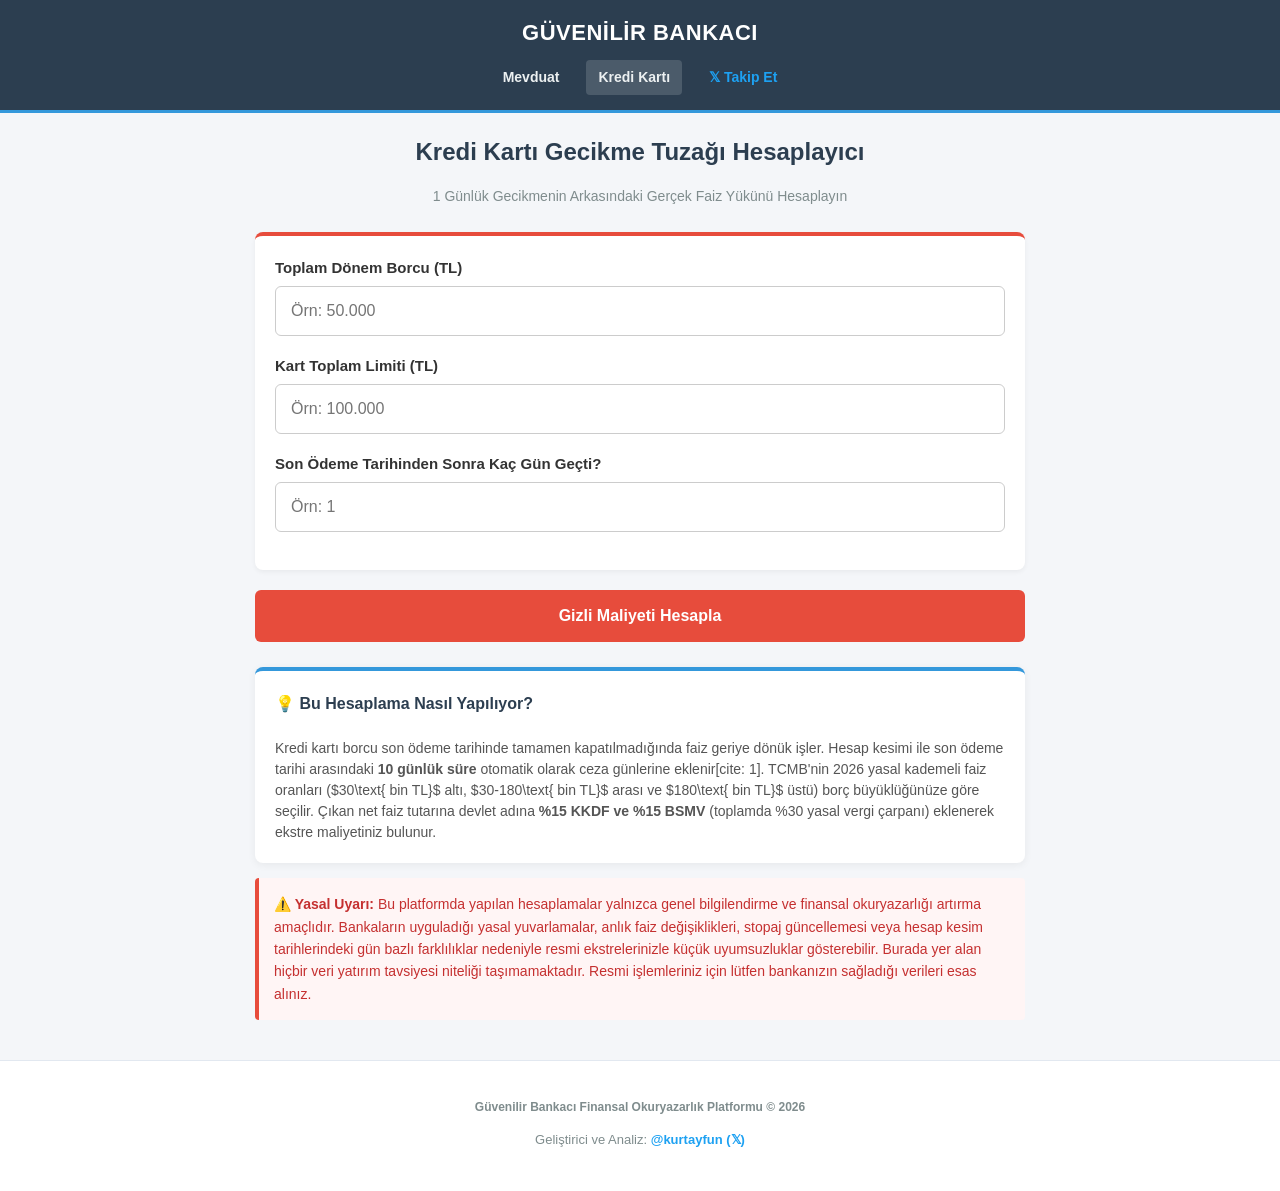
==== kredi-karti-gecikme.html @ 8367183b "Create kredi-karti-gecikme.html" ====
<!DOCTYPE html>
<html lang="tr">
<head>
    <meta charset="UTF-8">
    <meta name="viewport" content="width=device-width, initial-scale=1.0, maximum-scale=1.0, user-scalable=no">
    <title>Kredi Kartı Gecikme Tuzağı Hesaplayıcı - Güvenilir Bankacı</title>
    <link rel="stylesheet" href="style.css">
</head>
<body>

    <!-- Üst Başlık ve Sabit Menü (Tüm Sitede Standart) -->
    <nav class="navbar">
        <a href="index.html" class="navbar-brand">GÜVENİLİR BANKACI</a>
        <div class="navbar-menu">
            <a href="mevduat-hesapla.html">Mevduat</a>
            <a href="kredi-karti-gecikme.html" style="background: rgba(255, 255, 255, 0.15);">Kredi Kartı</a>
            <a href="https://x.com/kurtayfun" target="_blank" style="color: #1da1f2; font-weight: 700;">𝕏 Takip Et</a>
        </div>
    </nav>

    <div class="container">
        <h2 style="color: var(--primary-color); margin-bottom: 5px; font-size: 24px; text-align: center;">Kredi Kartı Gecikme Tuzağı Hesaplayıcı</h2>
        <p style="text-align: center; color: #7f8c8d; margin-bottom: 25px; font-size: 14px;">1 Günlük Gecikmenin Arkasındaki Gerçek Faiz Yükünü Hesaplayın</p>
        
        <!-- Giriş Formu Kutusu -->
        <div class="form-group" style="background: #fff; padding: 20px; border-radius: 8px; border-top: 4px solid var(--danger-color); box-shadow: 0 2px 5px rgba(0,0,0,0.05);">
            
            <div class="form-group">
                <label for="donemBorcu">Toplam Dönem Borcu (TL)</label>
                <input type="text" id="donemBorcu" placeholder="Örn: 50.000" oninput="formatInput(this)">
            </div>
            
            <div class="form-group" style="margin-top: 15px;">
                <label for="kartLimiti">Kart Toplam Limiti (TL)</label>
                <input type="text" id="kartLimiti" placeholder="Örn: 100.000" oninput="formatInput(this)">
            </div>

            <div class="form-group" style="margin-top: 15px;">
                <label for="gecikmeGunu">Son Ödeme Tarihinden Sonra Kaç Gün Geçti?</label>
                <input type="number" id="gecikmeGunu" placeholder="Örn: 1" min="1">
            </div>
            
        </div>

        <!-- Hesaplama Butonu -->
        <div style="margin-top: 20px;">
            <button class="btn-submit" style="background-color: var(--danger-color);" onclick="hesapla()">Gizli Maliyeti Hesapla</button>
        </div>

        <!-- Sonuç Alanı -->
        <div id="resultBox" class="result-box" style="display:none; margin-top: 25px;">
            <h3 id="resultTitle" style="margin-top: 0; color: var(--danger-color);">⚠️ Hesaplama Sonuçları</h3>
            <table>
                <tr>
                    <td>Kartınızın Asgari Ödeme Tutarı:</td>
                    <td><span id="resAsgari"></span> TL</td>
                </tr>
                <tr>
                    <td>Faiz İşletilen Toplam Gün (10 Gün + Gecikme):</td>
                    <td><span id="resGun"></span> Gün</td>
                </tr>
                <tr>
                    <td style="color: var(--danger-color); font-weight: 700;">Ekstreye Yansıyacak Gerçek Maliyet (Vergili):</td>
                    <td style="color: var(--danger-color); font-weight: 700;"><span id="resGercek"></span> TL</td>
                </tr>
                <tr>
                    <td>Zan Edilen Düz Mantık Maliyet:</td>
                    <td><span id="resZan"></span> TL</td>
                </tr>
                <tr style="background-color: #fff5f5;">
                    <td style="font-weight: 700; color: #c53030;">Gizli Fark Tuzağı (Uğranılan Zarar):</td>
                    <td style="font-weight: 700; color: #c53030;"><span id="resFark"></span> TL</td>
                </tr>
            </table>
        </div>

        <!-- STANDART BİLGİLENDİRME KUTUSU (Tüm Sitede Aynı Yapıda) -->
        <div class="result-box" style="border-top: 4px solid var(--accent-color); margin-top: 25px; background: #fff;">
            <h4 style="margin-top: 0; color: var(--primary-color); font-size: 16px;">💡 Bu Hesaplama Nasıl Yapılıyor?</h4>
            <p style="font-size: 14px; color: #555; margin-bottom: 0; line-height: 1.5;">
                Kredi kartı borcu son ödeme tarihinde tamamen kapatılmadığında faiz geriye dönük işler. Hesap kesimi ile son ödeme tarihi arasındaki <b>10 günlük süre</b> otomatik olarak ceza günlerine eklenir[cite: 1]. TCMB'nin 2026 yasal kademeli faiz oranları ($30\text{ bin TL}$ altı, $30-180\text{ bin TL}$ arası ve $180\text{ bin TL}$ üstü) borç büyüklüğünüze göre seçilir. Çıkan net faiz tutarına devlet adına <b>%15 KKDF ve %15 BSMV</b> (toplamda %30 yasal vergi çarpanı) eklenerek ekstre maliyetiniz bulunur.
            </p>
        </div>

        <!-- STANDART YASAL UYARI KUTUSU (Tüm Sitede Sabit) -->
        <div class="alert-box">
            <strong>⚠️ Yasal Uyarı:</strong> Bu platformda yapılan hesaplamalar yalnızca genel bilgilendirme ve finansal okuryazarlığı artırma amaçlıdır. Bankaların uyguladığı yasal yuvarlamalar, anlık faiz değişiklikleri, stopaj güncellemesi veya hesap kesim tarihlerindeki gün bazlı farklılıklar nedeniyle resmi ekstrelerinizle küçük uyumsuzluklar gösterebilir. Burada yer alan hiçbir veri yatırım tavsiyesi niteliği taşımamaktadır. Resmi işlemleriniz için lütfen bankanızın sağladığı verileri esas alınız.
        </div>

    </div>

    <!-- Footer Alanı (Tüm Sitede Standart) -->
    <div class="footer">
        <p style="margin-bottom: 10px;">
            <b>Güvenilir Bankacı Finansal Okuryazarlık Platformu © 2026</b>
        </p>
        <p style="margin-bottom: 15px; font-size: 13px;">
            Geliştirici ve Analiz: <a href="https://x.com/kurtayfun" target="_blank" style="color: #1da1f2; text-decoration: none; font-weight: bold;">@kurtayfun (𝕏)</a>
        </p>
    </div>

<script>
function formatInput(input) {
    let value = input.value.replace(/\D/g, "");
    if (value === "") {
        input.value = "";
        return;
    }
    input.value = new Intl.NumberFormat('tr-TR').format(parseInt(value));
}

function getRawValue(id) {
    const val = document.getElementById(id).value.replace(/\./g, "");
    return parseFloat(val);
}

function hesapla() {
    const donemBorcu = getRawValue('donemBorcu');
    const kartLimiti = getRawValue('kartLimiti');
    const gecikmeGunu = parseInt(document.getElementById('gecikmeGunu').value);

    if (isNaN(donemBorcu) || isNaN(kartLimiti) || isNaN(gecikmeGunu)) {
        alert("Lütfen tüm alanları eksiksiz doldurun.");
        return;
    }

    if (gecikmeGunu < 1) {
        alert("Gecikme gün sayısı en az 1 gün olmalıdır.");
        return;
    }

    // 1. Limit Bazlı Asgari Oran Tespiti (BDDK)
    let asgariOran = (kartLimiti < 50000) ? 0.20 : 0.40;
    let asgariTutar = donemBorcu * asgariOran;

    // 2. Kademeli Faiz Oranları Tespiti (TCMB 2026 Mevzuatı)
    let akdiOran, gecikmeOran;
    if (donemBorcu < 30000) {
        akdiOran = 3.25 / 100;
        gecikmeOran = 3.55 / 100;
    } else if (donemBorcu <= 180000) {
        akdiOran = 3.75 / 100;
        gecikmeOran = 4.05 / 100;
    } else {
        akdiOran = 4.25 / 100;
        gecikmeOran = 4.55 / 100;
    }

    // 3. Matematiksel Faiz İşletimi
    // Dönem 1: Hesap kesim ile son ödeme arası (Sabit 10 gün akdi faiz)[cite: 1]
    let faizDonem1 = donemBorcu * akdiOran * (10 / 30);

    // Dönem 2: Son ödemeden sonra geçen süre (Asgariya gecikme, kalana akdi)
    let faizGecikmeAsgari = asgariTutar * gecikmeOran * (gecikmeGunu / 30);
    let faizAkdiKalan = (donemBorcu - asgariTutar) * akdiOran * (gecikmeGunu / 30);

    // 4. Vergi Dahil Net Maliyet (%15 KKDF + %15 BSMV = %30 Çarpanı)
    let netToplamFaiz = faizDonem1 + faizGecikmeAsgari + faizAkdiKalan;
    let gercekVergiliMaliyet = netToplamFaiz * 1.30;

    // Vatandaşın Düz Mantık Zannettiği Yanılsama (Sadece gecikilen gün kadar düz gecikme faizi)
    let vatandasinZannettigi = (donemBorcu * gecikmeOran * (gecikmeGunu / 30)) * 1.30;
    let gizliFark = gercekVergiliMaliyet - vatandasinZannettigi;

    // Sonuçları Ekrana Yazdırma
    document.getElementById('resAsgari').innerText = asgariTutar.toLocaleString('tr-TR', {minimumFractionDigits: 2, maximumFractionDigits: 2});
    document.getElementById('resGun').innerText = gecikmeGunu + 10;
    document.getElementById('resGercek').innerText = gercekVergiliMaliyet.toLocaleString('tr-TR', {minimumFractionDigits: 2, maximumFractionDigits: 2});
    document.getElementById('resZan').innerText = vatandasinZannettigi.toLocaleString('tr-TR', {minimumFractionDigits: 2, maximumFractionDigits: 2});
    document.getElementById('resFark').innerText = gizliFark.toLocaleString('tr-TR', {minimumFractionDigits: 2, maximumFractionDigits: 2});

    const resultBox = document.getElementById('resultBox');
    resultBox.style.display = 'block';
    resultBox.scrollIntoView({ behavior: 'smooth' });
}
</script>
</body>
</html>
---- style.css ----
/* style.css */
:root {
    --primary-color: #2c3e50;    /* Güvenilir Bankacı Laciverti */
    --accent-color: #3498db;     /* Mevduat / Pozitif Getiri Mavisi */
    --danger-color: #e74c3c;     /* Kredi Kartı / Kredi Risk Kırmızısı */
    --bg-color: #f4f6f9;         /* Arka Plan */
    --card-bg: #ffffff;
    --text-color: #333333;
}

body {
    font-family: -apple-system, BlinkMacSystemFont, "Segoe UI", Roboto, Helvetica, Arial, sans-serif;
    background-color: var(--bg-color);
    color: var(--text-color);
    margin: 0;
    padding: 0;
    line-height: 1.6;
    -webkit-tap-highlight-color: transparent;
}

/* Mobil Uyumlu Üst Bar (Navbar) */
.navbar {
    background-color: var(--primary-color);
    padding: 15px 20px;
    display: flex;
    flex-direction: column;
    align-items: center;
    border-bottom: 3px solid var(--accent-color);
}

.navbar-brand {
    color: white;
    font-size: 22px;
    font-weight: 800;
    text-decoration: none;
    letter-spacing: 0.5px;
    margin-bottom: 10px;
}

.navbar-menu {
    display: flex;
    gap: 15px;
    flex-wrap: wrap;
    justify-content: center;
}

.navbar-menu a {
    color: #ecf0f1;
    text-decoration: none;
    font-size: 14px;
    font-weight: 600;
    padding: 6px 12px;
    border-radius: 4px;
    transition: background 0.2s;
}

.navbar-menu a:hover {
    background: rgba(255, 255, 255, 0.1);
}

/* Ana Konteyner */
.container {
    max-width: 800px;
    margin: 20px auto;
    padding: 0 15px;
    box-sizing: border-box;
}

/* Kategori Başlıkları */
.category-section {
    margin-bottom: 35px;
}

.category-title {
    font-size: 18px;
    color: var(--primary-color);
    border-left: 4px solid var(--accent-color);
    padding-left: 10px;
    margin-bottom: 15px;
    font-weight: 700;
    text-transform: uppercase;
    letter-spacing: 0.5px;
}

/* Grid Menü Düzeni */
.grid-menu {
    display: grid;
    grid-template-columns: 1fr;
    gap: 15px;
}

@media (min-width: 600px) {
    .grid-menu {
        grid-template-columns: 1fr 1fr;
    }
}

/* Mobil Uyumlu Geniş Kartlar */
.menu-card {
    background: var(--card-bg);
    border-radius: 8px;
    padding: 20px;
    box-shadow: 0 2px 8px rgba(0,0,0,0.06);
    text-decoration: none;
    color: inherit;
    border-top: 4px solid var(--accent-color);
    display: flex;
    flex-direction: column;
    justify-content: space-between;
    transition: transform 0.2s;
}

.menu-card:active {
    transform: scale(0.98); /* Mobil dokunma hissi */
}

.menu-card.risk {
    border-top-color: var(--danger-color);
}

.menu-card.pasif {
    opacity: 0.6;
    border-top-color: #95a5a6;
    pointer-events: none;
}

.menu-card h3 {
    margin: 0 0 8px 0;
    font-size: 18px;
    color: var(--primary-color);
}

.menu-card p {
    margin: 0;
    font-size: 14px;
    color: #7f8c8d;
}

/* Tek Elle Kullanım İçin Form Elemanları (Input & Button) */
.form-group {
    margin-bottom: 18px;
}

.form-group label {
    display: block;
    margin-bottom: 6px;
    font-weight: 600;
    font-size: 15px;
}

/* Mobilde klavye açıldığında rahat yazılması için input boyutu büyütüldü */
input, select {
    width: 100%;
    height: 50px; 
    padding: 0 15px;
    font-size: 16px; /* iOS zoom engellemek için min 16px */
    border: 1px solid #ccc;
    border-radius: 6px;
    box-sizing: border-box;
    background-color: #fff;
}

input:focus {
    border-color: var(--accent-color);
    outline: none;
}

/* Büyük Mobil Buton */
.btn-submit {
    width: 100%;
    height: 52px;
    background-color: var(--accent-color);
    color: white;
    border: none;
    border-radius: 6px;
    font-size: 16px;
    font-weight: 700;
    cursor: pointer;
    transition: background 0.2s;
}

.btn-submit:active {
    background-color: #2980b9;
}

/* Sonuç Tabloları ve Kutuları */
.result-box {
    background: #fff;
    padding: 20px;
    border-radius: 8px;
    margin-top: 25px;
    box-shadow: 0 2px 8px rgba(0,0,0,0.06);
}

table {
    width: 100%;
    border-collapse: collapse;
}

td {
    padding: 12px 0;
    border-bottom: 1px solid #edf2f7;
    font-size: 15px;
}

td:last-child {
    text-align: right;
    font-weight: 700;
}

/* Uyarı Kutuları */
.alert-box {
    background-color: #fff5f5;
    color: #c53030;
    padding: 15px;
    border-left: 4px solid var(--danger-color);
    border-radius: 4px;
    font-size: 14px;
    margin-top: 15px;
}

/* Footer */
.footer {
    text-align: center;
    padding: 25px 15px;
    font-size: 12px;
    color: #7f8c8d;
    background-color: #fff;
    border-top: 1px solid #e2e8f0;
    margin-top: 40px;
}
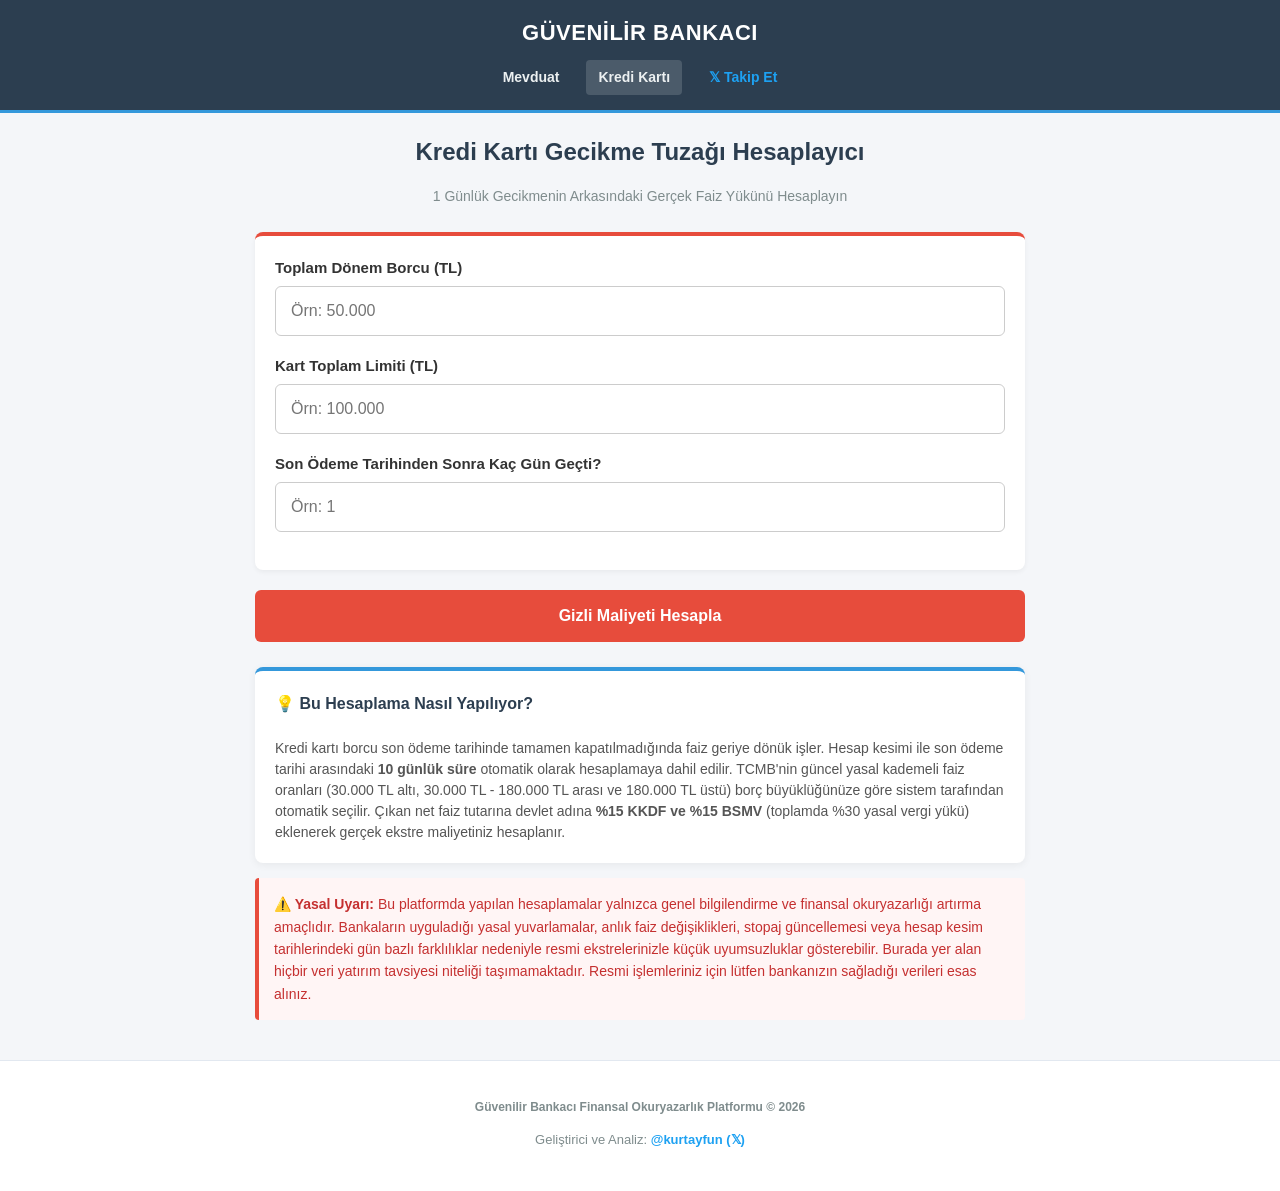
==== commit cf31b034: "Update kredi-karti-gecikme.html" ====
--- a/kredi-karti-gecikme.html
+++ b/kredi-karti-gecikme.html
@@ -74,13 +74,13 @@
             </table>
         </div>
 
-        <!-- STANDART BİLGİLENDİRME KUTUSU (Tüm Sitede Aynı Yapıda) -->
-        <div class="result-box" style="border-top: 4px solid var(--accent-color); margin-top: 25px; background: #fff;">
-            <h4 style="margin-top: 0; color: var(--primary-color); font-size: 16px;">💡 Bu Hesaplama Nasıl Yapılıyor?</h4>
-            <p style="font-size: 14px; color: #555; margin-bottom: 0; line-height: 1.5;">
-                Kredi kartı borcu son ödeme tarihinde tamamen kapatılmadığında faiz geriye dönük işler. Hesap kesimi ile son ödeme tarihi arasındaki <b>10 günlük süre</b> otomatik olarak ceza günlerine eklenir[cite: 1]. TCMB'nin 2026 yasal kademeli faiz oranları ($30\text{ bin TL}$ altı, $30-180\text{ bin TL}$ arası ve $180\text{ bin TL}$ üstü) borç büyüklüğünüze göre seçilir. Çıkan net faiz tutarına devlet adına <b>%15 KKDF ve %15 BSMV</b> (toplamda %30 yasal vergi çarpanı) eklenerek ekstre maliyetiniz bulunur.
-            </p>
-        </div>
+       <!-- STANDART BİLGİLENDİRME KUTUSU (Temizlenmiş ve Güncellenmiş Versiyon) -->
+<div class="result-box" style="border-top: 4px solid var(--accent-color); margin-top: 25px; background: #fff;">
+    <h4 style="margin-top: 0; color: var(--primary-color); font-size: 16px;">💡 Bu Hesaplama Nasıl Yapılıyor?</h4>
+    <p style="font-size: 14px; color: #555; margin-bottom: 0; line-height: 1.5;">
+        Kredi kartı borcu son ödeme tarihinde tamamen kapatılmadığında faiz geriye dönük işler. Hesap kesimi ile son ödeme tarihi arasındaki <b>10 günlük süre</b> otomatik olarak hesaplamaya dahil edilir. TCMB'nin güncel yasal kademeli faiz oranları (30.000 TL altı, 30.000 TL - 180.000 TL arası ve 180.000 TL üstü) borç büyüklüğünüze göre sistem tarafından otomatik seçilir. Çıkan net faiz tutarına devlet adına <b>%15 KKDF ve %15 BSMV</b> (toplamda %30 yasal vergi yükü) eklenerek gerçek ekstre maliyetiniz hesaplanır.
+    </p>
+</div>
 
         <!-- STANDART YASAL UYARI KUTUSU (Tüm Sitede Sabit) -->
         <div class="alert-box">
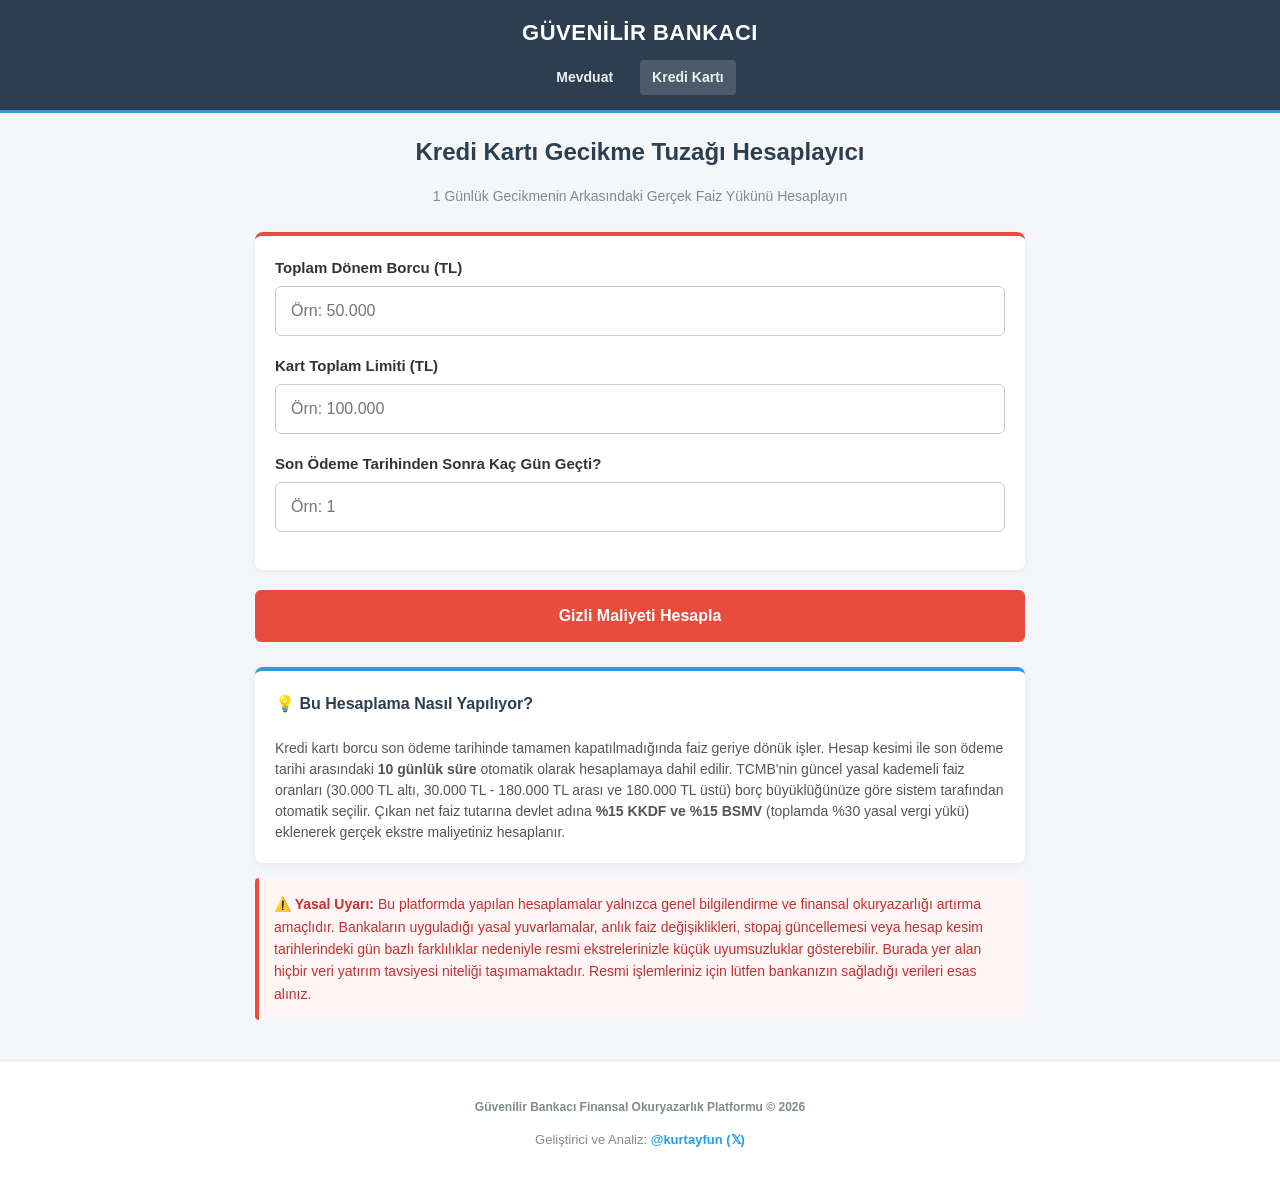
==== commit 236c0208: "Update kredi-karti-gecikme.html" ====
--- a/kredi-karti-gecikme.html
+++ b/kredi-karti-gecikme.html
@@ -14,7 +14,6 @@
         <div class="navbar-menu">
             <a href="mevduat-hesapla.html">Mevduat</a>
             <a href="kredi-karti-gecikme.html" style="background: rgba(255, 255, 255, 0.15);">Kredi Kartı</a>
-            <a href="https://x.com/kurtayfun" target="_blank" style="color: #1da1f2; font-weight: 700;">𝕏 Takip Et</a>
         </div>
     </nav>
 
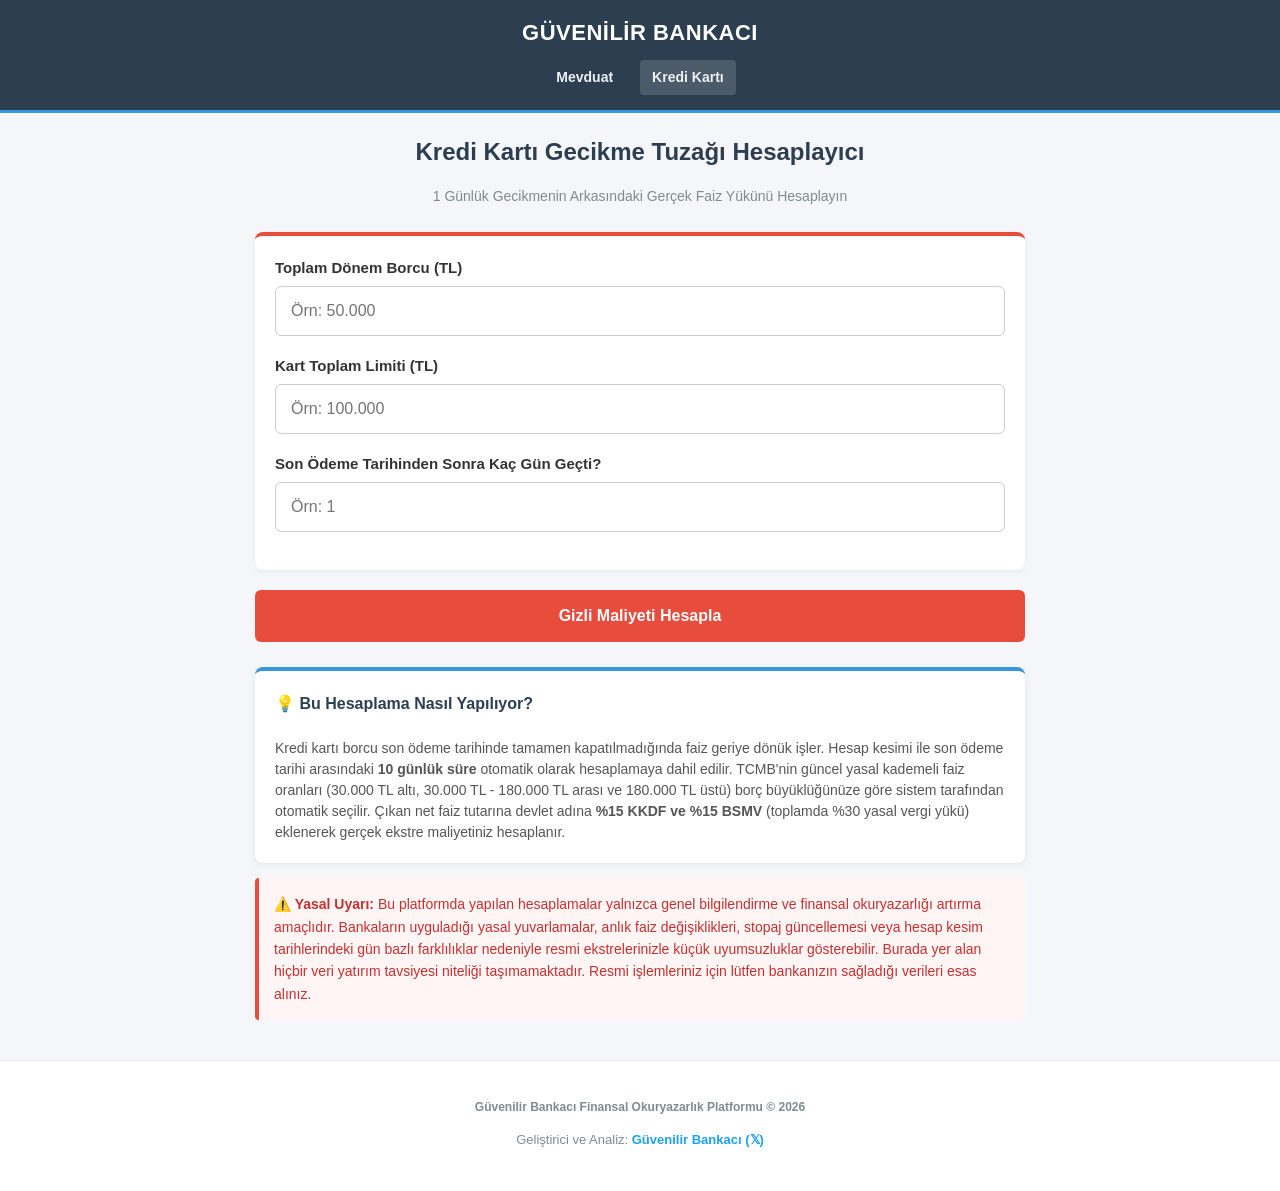
==== commit 93f36eef: "Update kredi-karti-gecikme.html" ====
--- a/kredi-karti-gecikme.html
+++ b/kredi-karti-gecikme.html
@@ -94,7 +94,7 @@
             <b>Güvenilir Bankacı Finansal Okuryazarlık Platformu © 2026</b>
         </p>
         <p style="margin-bottom: 15px; font-size: 13px;">
-            Geliştirici ve Analiz: <a href="https://x.com/kurtayfun" target="_blank" style="color: #1da1f2; text-decoration: none; font-weight: bold;">@kurtayfun (𝕏)</a>
+            Geliştirici ve Analiz: <a href="https://x.com/kurtayfun" target="_blank" style="color: #1da1f2; text-decoration: none; font-weight: bold;">Güvenilir Bankacı (𝕏)</a>
         </p>
     </div>
 
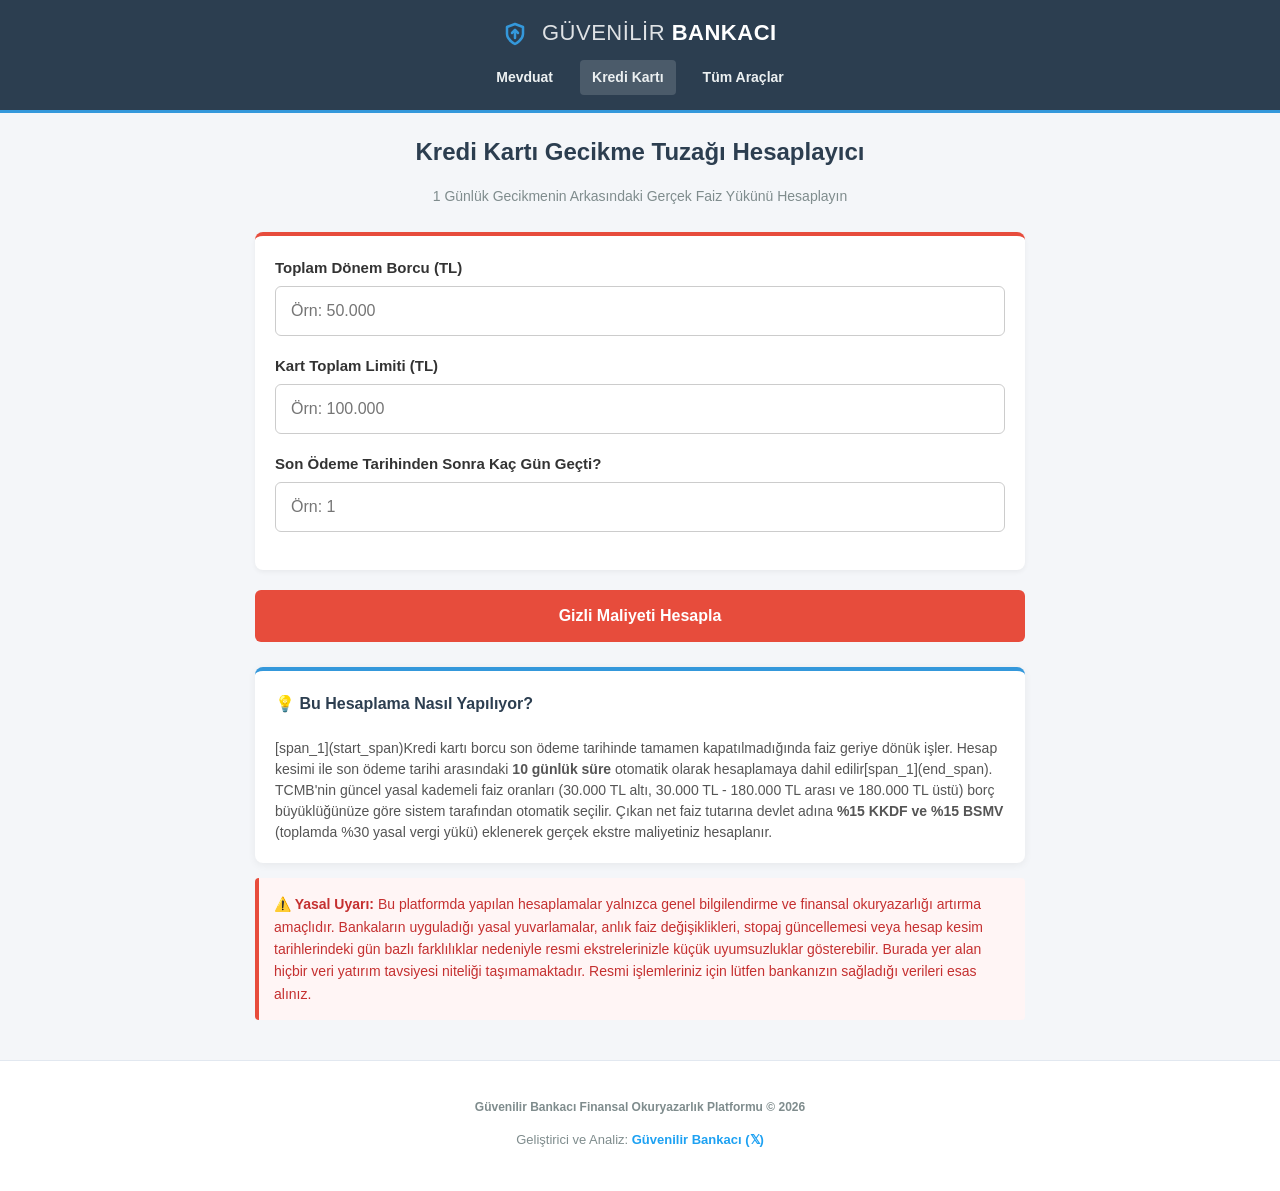
==== commit 928453d8: "Update kredi-karti-gecikme.html" ====
--- a/kredi-karti-gecikme.html
+++ b/kredi-karti-gecikme.html
@@ -8,12 +8,19 @@
 </head>
 <body>
 
-    <!-- Üst Başlık ve Sabit Menü (Tüm Sitede Standart) -->
     <nav class="navbar">
-        <a href="index.html" class="navbar-brand">GÜVENİLİR BANKACI</a>
+        <a href="index.html" class="navbar-brand">
+            <svg class="navbar-icon" width="24" height="24" viewBox="0 0 24 24" fill="none" stroke="currentColor" stroke-width="2.5" stroke-linecap="round" stroke-linejoin="round" style="margin-right: 8px; vertical-align: middle; color: #3498db;">
+                <path d="M12 22s8-4 8-10V5l-8-3-8 3v7c0 6 8 10 8 10z"/>
+                <path d="M12 8v8"/>
+                <path d="M9 11l3-3 3 3"/>
+            </svg>
+            <span style="font-weight: 300; opacity: 0.85; letter-spacing: 0.5px;">GÜVENİLİR</span><span style="font-weight: 800; letter-spacing: 0.5px;"> BANKACI</span>
+        </a>
         <div class="navbar-menu">
             <a href="mevduat-hesapla.html">Mevduat</a>
-            <a href="kredi-karti-gecikme.html" style="background: rgba(255, 255, 255, 0.15);">Kredi Kartı</a>
+            <a href="kredi-karti-gecikme.html" style="background: rgba(255, 255, 255, 0.15); font-weight: 700;">Kredi Kartı</a>
+            <a href="index.html">Tüm Araçlar</a>
         </div>
     </nav>
 
@@ -21,32 +28,29 @@
         <h2 style="color: var(--primary-color); margin-bottom: 5px; font-size: 24px; text-align: center;">Kredi Kartı Gecikme Tuzağı Hesaplayıcı</h2>
         <p style="text-align: center; color: #7f8c8d; margin-bottom: 25px; font-size: 14px;">1 Günlük Gecikmenin Arkasındaki Gerçek Faiz Yükünü Hesaplayın</p>
         
-        <!-- Giriş Formu Kutusu -->
         <div class="form-group" style="background: #fff; padding: 20px; border-radius: 8px; border-top: 4px solid var(--danger-color); box-shadow: 0 2px 5px rgba(0,0,0,0.05);">
             
             <div class="form-group">
                 <label for="donemBorcu">Toplam Dönem Borcu (TL)</label>
-                <input type="text" id="donemBorcu" placeholder="Örn: 50.000" oninput="formatInput(this)">
+                <input type="text" id="donemBorcu" inputmode="numeric" pattern="[0-9]*" placeholder="Örn: 50.000" oninput="formatInput(this)">
             </div>
             
             <div class="form-group" style="margin-top: 15px;">
                 <label for="kartLimiti">Kart Toplam Limiti (TL)</label>
-                <input type="text" id="kartLimiti" placeholder="Örn: 100.000" oninput="formatInput(this)">
+                <input type="text" id="kartLimiti" inputmode="numeric" pattern="[0-9]*" placeholder="Örn: 100.000" oninput="formatInput(this)">
             </div>
 
             <div class="form-group" style="margin-top: 15px;">
                 <label for="gecikmeGunu">Son Ödeme Tarihinden Sonra Kaç Gün Geçti?</label>
-                <input type="number" id="gecikmeGunu" placeholder="Örn: 1" min="1">
+                <input type="text" id="gecikmeGunu" inputmode="numeric" pattern="[0-9]*" placeholder="Örn: 1" oninput="validateDayInput(this)">
             </div>
             
         </div>
 
-        <!-- Hesaplama Butonu -->
         <div style="margin-top: 20px;">
             <button class="btn-submit" style="background-color: var(--danger-color);" onclick="hesapla()">Gizli Maliyeti Hesapla</button>
         </div>
 
-        <!-- Sonuç Alanı -->
         <div id="resultBox" class="result-box" style="display:none; margin-top: 25px;">
             <h3 id="resultTitle" style="margin-top: 0; color: var(--danger-color);">⚠️ Hesaplama Sonuçları</h3>
             <table>
@@ -73,22 +77,19 @@
             </table>
         </div>
 
-       <!-- STANDART BİLGİLENDİRME KUTUSU (Temizlenmiş ve Güncellenmiş Versiyon) -->
-<div class="result-box" style="border-top: 4px solid var(--accent-color); margin-top: 25px; background: #fff;">
-    <h4 style="margin-top: 0; color: var(--primary-color); font-size: 16px;">💡 Bu Hesaplama Nasıl Yapılıyor?</h4>
-    <p style="font-size: 14px; color: #555; margin-bottom: 0; line-height: 1.5;">
-        Kredi kartı borcu son ödeme tarihinde tamamen kapatılmadığında faiz geriye dönük işler. Hesap kesimi ile son ödeme tarihi arasındaki <b>10 günlük süre</b> otomatik olarak hesaplamaya dahil edilir. TCMB'nin güncel yasal kademeli faiz oranları (30.000 TL altı, 30.000 TL - 180.000 TL arası ve 180.000 TL üstü) borç büyüklüğünüze göre sistem tarafından otomatik seçilir. Çıkan net faiz tutarına devlet adına <b>%15 KKDF ve %15 BSMV</b> (toplamda %30 yasal vergi yükü) eklenerek gerçek ekstre maliyetiniz hesaplanır.
-    </p>
-</div>
+        <div class="result-box" style="border-top: 4px solid var(--accent-color); margin-top: 25px; background: #fff;">
+            <h4 style="margin-top: 0; color: var(--primary-color); font-size: 16px;">💡 Bu Hesaplama Nasıl Yapılıyor?</h4>
+            <p style="font-size: 14px; color: #555; margin-bottom: 0; line-height: 1.5;">
+                [span_1](start_span)Kredi kartı borcu son ödeme tarihinde tamamen kapatılmadığında faiz geriye dönük işler. Hesap kesimi ile son ödeme tarihi arasındaki <b>10 günlük süre</b> otomatik olarak hesaplamaya dahil edilir[span_1](end_span). TCMB'nin güncel yasal kademeli faiz oranları (30.000 TL altı, 30.000 TL - 180.000 TL arası ve 180.000 TL üstü) borç büyüklüğünüze göre sistem tarafından otomatik seçilir. Çıkan net faiz tutarına devlet adına <b>%15 KKDF ve %15 BSMV</b> (toplamda %30 yasal vergi yükü) eklenerek gerçek ekstre maliyetiniz hesaplanır.
+            </p>
+        </div>
 
-        <!-- STANDART YASAL UYARI KUTUSU (Tüm Sitede Sabit) -->
         <div class="alert-box">
             <strong>⚠️ Yasal Uyarı:</strong> Bu platformda yapılan hesaplamalar yalnızca genel bilgilendirme ve finansal okuryazarlığı artırma amaçlıdır. Bankaların uyguladığı yasal yuvarlamalar, anlık faiz değişiklikleri, stopaj güncellemesi veya hesap kesim tarihlerindeki gün bazlı farklılıklar nedeniyle resmi ekstrelerinizle küçük uyumsuzluklar gösterebilir. Burada yer alan hiçbir veri yatırım tavsiyesi niteliği taşımamaktadır. Resmi işlemleriniz için lütfen bankanızın sağladığı verileri esas alınız.
         </div>
 
     </div>
 
-    <!-- Footer Alanı (Tüm Sitede Standart) -->
     <div class="footer">
         <p style="margin-bottom: 10px;">
             <b>Güvenilir Bankacı Finansal Okuryazarlık Platformu © 2026</b>
@@ -100,12 +101,18 @@
 
 <script>
 function formatInput(input) {
+    // Sadece rakamları tut, harfleri anında temizle
     let value = input.value.replace(/\D/g, "");
     if (value === "") {
         input.value = "";
         return;
     }
     input.value = new Intl.NumberFormat('tr-TR').format(parseInt(value));
+}
+
+function validateDayInput(input) {
+    // Gün girişi için sadece rakamları kabul et, harfleri temizle
+    input.value = input.value.replace(/\D/g, "");
 }
 
 function getRawValue(id) {
@@ -132,7 +139,7 @@
     let asgariOran = (kartLimiti < 50000) ? 0.20 : 0.40;
     let asgariTutar = donemBorcu * asgariOran;
 
-    // 2. Kademeli Faiz Oranları Tespiti (TCMB 2026 Mevzuatı)
+    // 2. Kademeli Faiz Oranları Tespiti (TCMB Mevzuatı)
     let akdiOran, gecikmeOran;
     if (donemBorcu < 30000) {
         akdiOran = 3.25 / 100;
@@ -146,7 +153,7 @@
     }
 
     // 3. Matematiksel Faiz İşletimi
-    // Dönem 1: Hesap kesim ile son ödeme arası (Sabit 10 gün akdi faiz)[cite: 1]
+    [span_2](start_span)// Dönem 1: Hesap kesim ile son ödeme arası (Sabit 10 gün akdi faiz)[span_2](end_span)
     let faizDonem1 = donemBorcu * akdiOran * (10 / 30);
 
     // Dönem 2: Son ödemeden sonra geçen süre (Asgariya gecikme, kalana akdi)
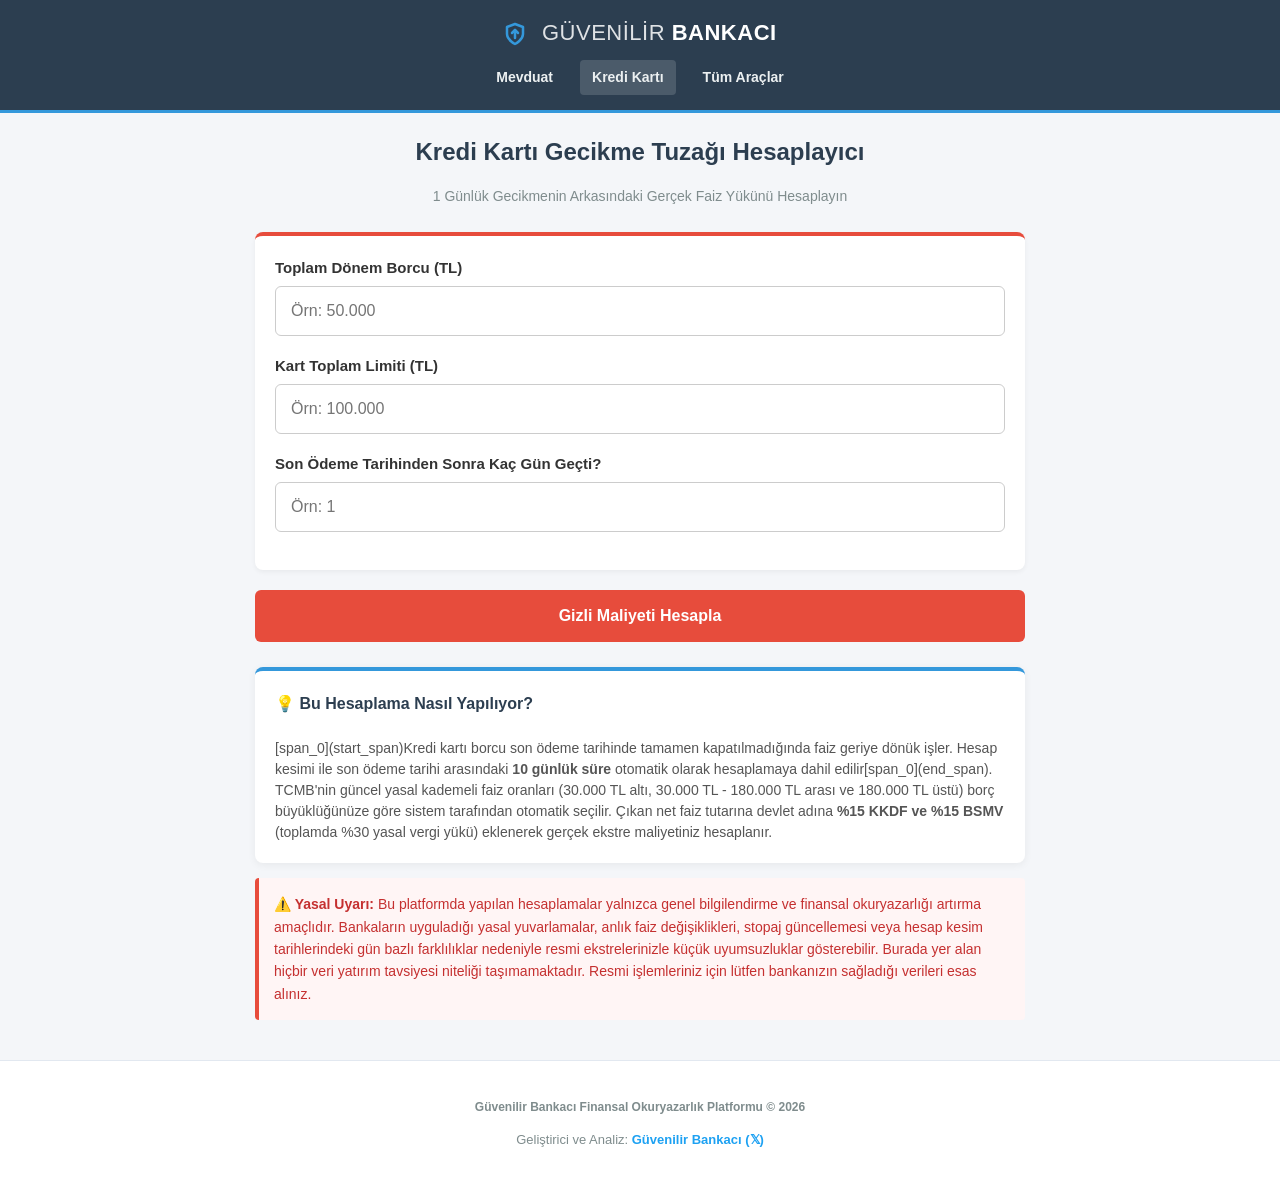
==== commit 16857131: "Update kredi-karti-gecikme.html" ====
--- a/kredi-karti-gecikme.html
+++ b/kredi-karti-gecikme.html
@@ -28,7 +28,7 @@
         <h2 style="color: var(--primary-color); margin-bottom: 5px; font-size: 24px; text-align: center;">Kredi Kartı Gecikme Tuzağı Hesaplayıcı</h2>
         <p style="text-align: center; color: #7f8c8d; margin-bottom: 25px; font-size: 14px;">1 Günlük Gecikmenin Arkasındaki Gerçek Faiz Yükünü Hesaplayın</p>
         
-        <div class="form-group" style="background: #fff; padding: 20px; border-radius: 8px; border-top: 4px solid var(--danger-color); box-shadow: 0 2px 5px rgba(0,0,0,0.05);">
+        <div class="form-panel" style="background: #fff; padding: 20px; border-radius: 8px; border-top: 4px solid var(--danger-color); box-shadow: 0 2px 5px rgba(0,0,0,0.05);">
             
             <div class="form-group">
                 <label for="donemBorcu">Toplam Dönem Borcu (TL)</label>
@@ -80,7 +80,7 @@
         <div class="result-box" style="border-top: 4px solid var(--accent-color); margin-top: 25px; background: #fff;">
             <h4 style="margin-top: 0; color: var(--primary-color); font-size: 16px;">💡 Bu Hesaplama Nasıl Yapılıyor?</h4>
             <p style="font-size: 14px; color: #555; margin-bottom: 0; line-height: 1.5;">
-                [span_1](start_span)Kredi kartı borcu son ödeme tarihinde tamamen kapatılmadığında faiz geriye dönük işler. Hesap kesimi ile son ödeme tarihi arasındaki <b>10 günlük süre</b> otomatik olarak hesaplamaya dahil edilir[span_1](end_span). TCMB'nin güncel yasal kademeli faiz oranları (30.000 TL altı, 30.000 TL - 180.000 TL arası ve 180.000 TL üstü) borç büyüklüğünüze göre sistem tarafından otomatik seçilir. Çıkan net faiz tutarına devlet adına <b>%15 KKDF ve %15 BSMV</b> (toplamda %30 yasal vergi yükü) eklenerek gerçek ekstre maliyetiniz hesaplanır.
+                [span_0](start_span)Kredi kartı borcu son ödeme tarihinde tamamen kapatılmadığında faiz geriye dönük işler. Hesap kesimi ile son ödeme tarihi arasındaki <b>10 günlük süre</b> otomatik olarak hesaplamaya dahil edilir[span_0](end_span). TCMB'nin güncel yasal kademeli faiz oranları (30.000 TL altı, 30.000 TL - 180.000 TL arası ve 180.000 TL üstü) borç büyüklüğünüze göre sistem tarafından otomatik seçilir. Çıkan net faiz tutarına devlet adına <b>%15 KKDF ve %15 BSMV</b> (toplamda %30 yasal vergi yükü) eklenerek gerçek ekstre maliyetiniz hesaplanır.
             </p>
         </div>
 
@@ -101,7 +101,6 @@
 
 <script>
 function formatInput(input) {
-    // Sadece rakamları tut, harfleri anında temizle
     let value = input.value.replace(/\D/g, "");
     if (value === "") {
         input.value = "";
@@ -111,35 +110,33 @@
 }
 
 function validateDayInput(input) {
-    // Gün girişi için sadece rakamları kabul et, harfleri temizle
     input.value = input.value.replace(/\D/g, "");
 }
 
 function getRawValue(id) {
-    const val = document.getElementById(id).value.replace(/\./g, "");
-    return parseFloat(val);
+    const element = document.getElementById(id);
+    if (!element || !element.value) return 0;
+    const val = element.value.replace(/\./g, "");
+    return parseFloat(val) || 0;
 }
 
 function hesapla() {
     const donemBorcu = getRawValue('donemBorcu');
     const kartLimiti = getRawValue('kartLimiti');
-    const gecikmeGunu = parseInt(document.getElementById('gecikmeGunu').value);
+    
+    const gecikmeGunuElement = document.getElementById('gecikmeGunu');
+    const gecikmeGunu = gecikmeGunuElement ? parseInt(gecikmeGunuElement.value) : 0;
 
-    if (isNaN(donemBorcu) || isNaN(kartLimiti) || isNaN(gecikmeGunu)) {
-        alert("Lütfen tüm alanları eksiksiz doldurun.");
+    if (!donemBorcu || !kartLimiti || isNaN(gecikmeGunu) || gecikmeGunu < 1) {
+        alert("Lütfen tüm alanları geçerli değerlerle doldurun.");
         return;
     }
 
-    if (gecikmeGunu < 1) {
-        alert("Gecikme gün sayısı en az 1 gün olmalıdır.");
-        return;
-    }
-
-    // 1. Limit Bazlı Asgari Oran Tespiti (BDDK)
+    // 1. Limit Bazlı Asgari Oran Tespiti
     let asgariOran = (kartLimiti < 50000) ? 0.20 : 0.40;
     let asgariTutar = donemBorcu * asgariOran;
 
-    // 2. Kademeli Faiz Oranları Tespiti (TCMB Mevzuatı)
+    // 2. Kademeli Faiz Oranları Tespiti
     let akdiOran, gecikmeOran;
     if (donemBorcu < 30000) {
         akdiOran = 3.25 / 100;
@@ -153,18 +150,14 @@
     }
 
     // 3. Matematiksel Faiz İşletimi
-    [span_2](start_span)// Dönem 1: Hesap kesim ile son ödeme arası (Sabit 10 gün akdi faiz)[span_2](end_span)
     let faizDonem1 = donemBorcu * akdiOran * (10 / 30);
-
-    // Dönem 2: Son ödemeden sonra geçen süre (Asgariya gecikme, kalana akdi)
     let faizGecikmeAsgari = asgariTutar * gecikmeOran * (gecikmeGunu / 30);
     let faizAkdiKalan = (donemBorcu - asgariTutar) * akdiOran * (gecikmeGunu / 30);
 
-    // 4. Vergi Dahil Net Maliyet (%15 KKDF + %15 BSMV = %30 Çarpanı)
+    // 4. Vergi Dahil Net Maliyet
     let netToplamFaiz = faizDonem1 + faizGecikmeAsgari + faizAkdiKalan;
     let gercekVergiliMaliyet = netToplamFaiz * 1.30;
 
-    // Vatandaşın Düz Mantık Zannettiği Yanılsama (Sadece gecikilen gün kadar düz gecikme faizi)
     let vatandasinZannettigi = (donemBorcu * gecikmeOran * (gecikmeGunu / 30)) * 1.30;
     let gizliFark = gercekVergiliMaliyet - vatandasinZannettigi;
 
--- a/style.css
+++ b/style.css
@@ -1,3 +1,6 @@
+
+
+
 /* style.css */
 :root {
     --primary-color: #2c3e50;    /* Güvenilir Bankacı Laciverti */
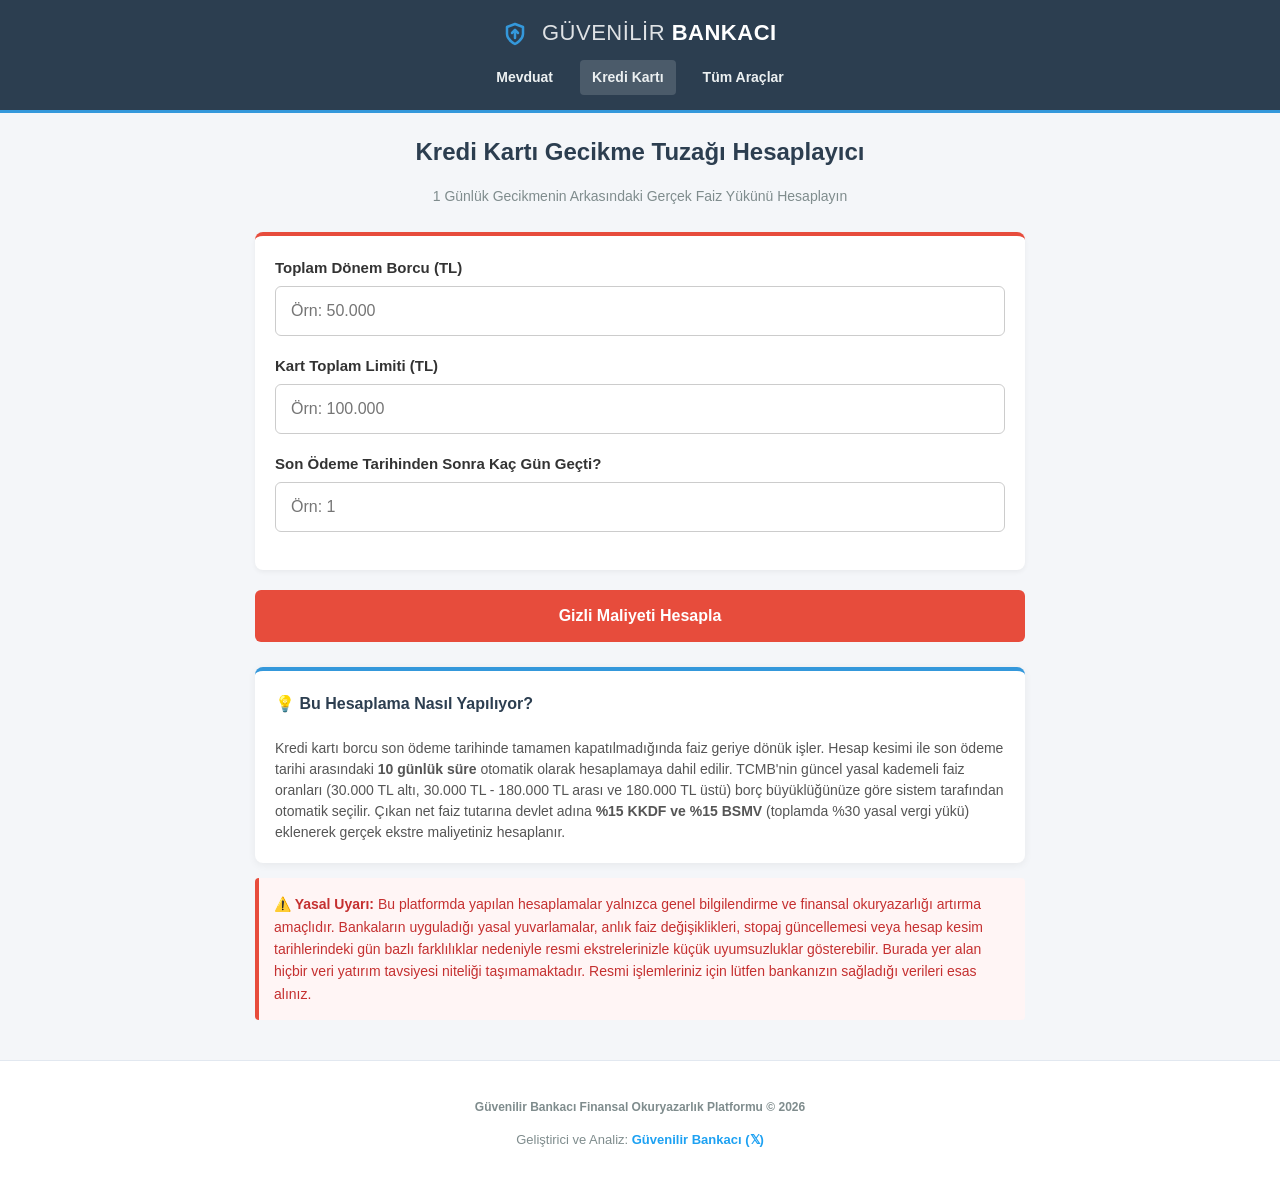
==== commit 4b60fdea: "Update kredi-karti-gecikme.html" ====
--- a/kredi-karti-gecikme.html
+++ b/kredi-karti-gecikme.html
@@ -52,27 +52,43 @@
         </div>
 
         <div id="resultBox" class="result-box" style="display:none; margin-top: 25px;">
-            <h3 id="resultTitle" style="margin-top: 0; color: var(--danger-color);">⚠️ Hesaplama Sonuçları</h3>
+            <h3 id="resultTitle" style="margin-top: 0; color: var(--danger-color);">⚠️ Kalem Kalem Faiz Dağılımı</h3>
             <table>
+                <tr>
+                    <td>Uygulanan Akdi Faiz Oranı (Aylık):</td>
+                    <td>% <span id="resAkdiOran"></span></td>
+                </tr>
+                <tr>
+                    <td>Uygulanan Gecikme Faiz Oranı (Aylık):</td>
+                    <td>% <span id="resGecikmeOran"></span></td>
+                </tr>
                 <tr>
                     <td>Kartınızın Asgari Ödeme Tutarı:</td>
                     <td><span id="resAsgari"></span> TL</td>
                 </tr>
                 <tr>
-                    <td>Faiz İşletilen Toplam Gün (10 Gün + Gecikme):</td>
+                    <td>Faiz İşletilen Toplam Süre:</td>
                     <td><span id="resGun"></span> Gün</td>
                 </tr>
                 <tr>
-                    <td style="color: var(--danger-color); font-weight: 700;">Ekstreye Yansıyacak Gerçek Maliyet (Vergili):</td>
-                    <td style="color: var(--danger-color); font-weight: 700;"><span id="resGercek"></span> TL</td>
+                    <td>Net Akdi Faiz Tutarı:</td>
+                    <td><span id="resNetAkdi"></span> TL</td>
                 </tr>
                 <tr>
-                    <td>Zan Edilen Düz Mantık Maliyet:</td>
-                    <td><span id="resZan"></span> TL</td>
+                    <td>Net Gecikme Faiz Tutarı (Asgari Borç İçin):</td>
+                    <td><span id="resNetGecikme"></span> TL</td>
                 </tr>
-                <tr style="background-color: #fff5f5;">
-                    <td style="font-weight: 700; color: #c53030;">Gizli Fark Tuzağı (Uğranılan Zarar):</td>
-                    <td style="font-weight: 700; color: #c53030;"><span id="resFark"></span> TL</td>
+                <tr>
+                    <td>Devlete Ödenecek Vergi (%15 KKDF):</td>
+                    <td><span id="resKkdf"></span> TL</td>
+                </tr>
+                <tr>
+                    <td>Devlete Ödenecek Vergi (%15 BSMV):</td>
+                    <td><span id="resBsmv"></span> TL</td>
+                </tr>
+                <tr style="background-color: #fff5f5; font-size: 16px;">
+                    <td style="font-weight: 700; color: #c53030;">Ekstreye Yansıyacak Toplam Maliyet:</td>
+                    <td style="font-weight: 700; color: #c53030;"><span id="resGercek"></span> TL</td>
                 </tr>
             </table>
         </div>
@@ -80,7 +96,7 @@
         <div class="result-box" style="border-top: 4px solid var(--accent-color); margin-top: 25px; background: #fff;">
             <h4 style="margin-top: 0; color: var(--primary-color); font-size: 16px;">💡 Bu Hesaplama Nasıl Yapılıyor?</h4>
             <p style="font-size: 14px; color: #555; margin-bottom: 0; line-height: 1.5;">
-                [span_0](start_span)Kredi kartı borcu son ödeme tarihinde tamamen kapatılmadığında faiz geriye dönük işler. Hesap kesimi ile son ödeme tarihi arasındaki <b>10 günlük süre</b> otomatik olarak hesaplamaya dahil edilir[span_0](end_span). TCMB'nin güncel yasal kademeli faiz oranları (30.000 TL altı, 30.000 TL - 180.000 TL arası ve 180.000 TL üstü) borç büyüklüğünüze göre sistem tarafından otomatik seçilir. Çıkan net faiz tutarına devlet adına <b>%15 KKDF ve %15 BSMV</b> (toplamda %30 yasal vergi yükü) eklenerek gerçek ekstre maliyetiniz hesaplanır.
+                Kredi kartı borcu son ödeme tarihinde tamamen kapatılmadığında faiz geriye dönük işler. Hesap kesimi ile son ödeme tarihi arasındaki <b>10 günlük süre</b> otomatik olarak hesaplamaya dahil edilir. TCMB'nin güncel yasal kademeli faiz oranları (30.000 TL altı, 30.000 TL - 180.000 TL arası ve 180.000 TL üstü) borç büyüklüğünüze göre sistem tarafından otomatik seçilir. Çıkan net faiz tutarına devlet adına <b>%15 KKDF ve %15 BSMV</b> (toplamda %30 yasal vergi yükü) eklenerek gerçek ekstre maliyetiniz hesaplanır.
             </p>
         </div>
 
@@ -106,72 +122,5 @@
         input.value = "";
         return;
     }
-    input.value = new Intl.NumberFormat('tr-TR').format(parseInt(value));
-}
-
-function validateDayInput(input) {
-    input.value = input.value.replace(/\D/g, "");
-}
-
-function getRawValue(id) {
-    const element = document.getElementById(id);
-    if (!element || !element.value) return 0;
-    const val = element.value.replace(/\./g, "");
-    return parseFloat(val) || 0;
-}
-
-function hesapla() {
-    const donemBorcu = getRawValue('donemBorcu');
-    const kartLimiti = getRawValue('kartLimiti');
-    
-    const gecikmeGunuElement = document.getElementById('gecikmeGunu');
-    const gecikmeGunu = gecikmeGunuElement ? parseInt(gecikmeGunuElement.value) : 0;
-
-    if (!donemBorcu || !kartLimiti || isNaN(gecikmeGunu) || gecikmeGunu < 1) {
-        alert("Lütfen tüm alanları geçerli değerlerle doldurun.");
-        return;
-    }
-
-    // 1. Limit Bazlı Asgari Oran Tespiti
-    let asgariOran = (kartLimiti < 50000) ? 0.20 : 0.40;
-    let asgariTutar = donemBorcu * asgariOran;
-
-    // 2. Kademeli Faiz Oranları Tespiti
-    let akdiOran, gecikmeOran;
-    if (donemBorcu < 30000) {
-        akdiOran = 3.25 / 100;
-        gecikmeOran = 3.55 / 100;
-    } else if (donemBorcu <= 180000) {
-        akdiOran = 3.75 / 100;
-        gecikmeOran = 4.05 / 100;
-    } else {
-        akdiOran = 4.25 / 100;
-        gecikmeOran = 4.55 / 100;
-    }
-
-    // 3. Matematiksel Faiz İşletimi
-    let faizDonem1 = donemBorcu * akdiOran * (10 / 30);
-    let faizGecikmeAsgari = asgariTutar * gecikmeOran * (gecikmeGunu / 30);
-    let faizAkdiKalan = (donemBorcu - asgariTutar) * akdiOran * (gecikmeGunu / 30);
-
-    // 4. Vergi Dahil Net Maliyet
-    let netToplamFaiz = faizDonem1 + faizGecikmeAsgari + faizAkdiKalan;
-    let gercekVergiliMaliyet = netToplamFaiz * 1.30;
-
-    let vatandasinZannettigi = (donemBorcu * gecikmeOran * (gecikmeGunu / 30)) * 1.30;
-    let gizliFark = gercekVergiliMaliyet - vatandasinZannettigi;
-
-    // Sonuçları Ekrana Yazdırma
-    document.getElementById('resAsgari').innerText = asgariTutar.toLocaleString('tr-TR', {minimumFractionDigits: 2, maximumFractionDigits: 2});
-    document.getElementById('resGun').innerText = gecikmeGunu + 10;
-    document.getElementById('resGercek').innerText = gercekVergiliMaliyet.toLocaleString('tr-TR', {minimumFractionDigits: 2, maximumFractionDigits: 2});
-    document.getElementById('resZan').innerText = vatandasinZannettigi.toLocaleString('tr-TR', {minimumFractionDigits: 2, maximumFractionDigits: 2});
-    document.getElementById('resFark').innerText = gizliFark.toLocaleString('tr-TR', {minimumFractionDigits: 2, maximumFractionDigits: 2});
-
-    const resultBox = document.getElementById('resultBox');
-    resultBox.style.display = 'block';
-    resultBox.scrollIntoView({ behavior: 'smooth' });
-}
-</script>
-</body>
-</html>
+    input.value = new Intl.
+        
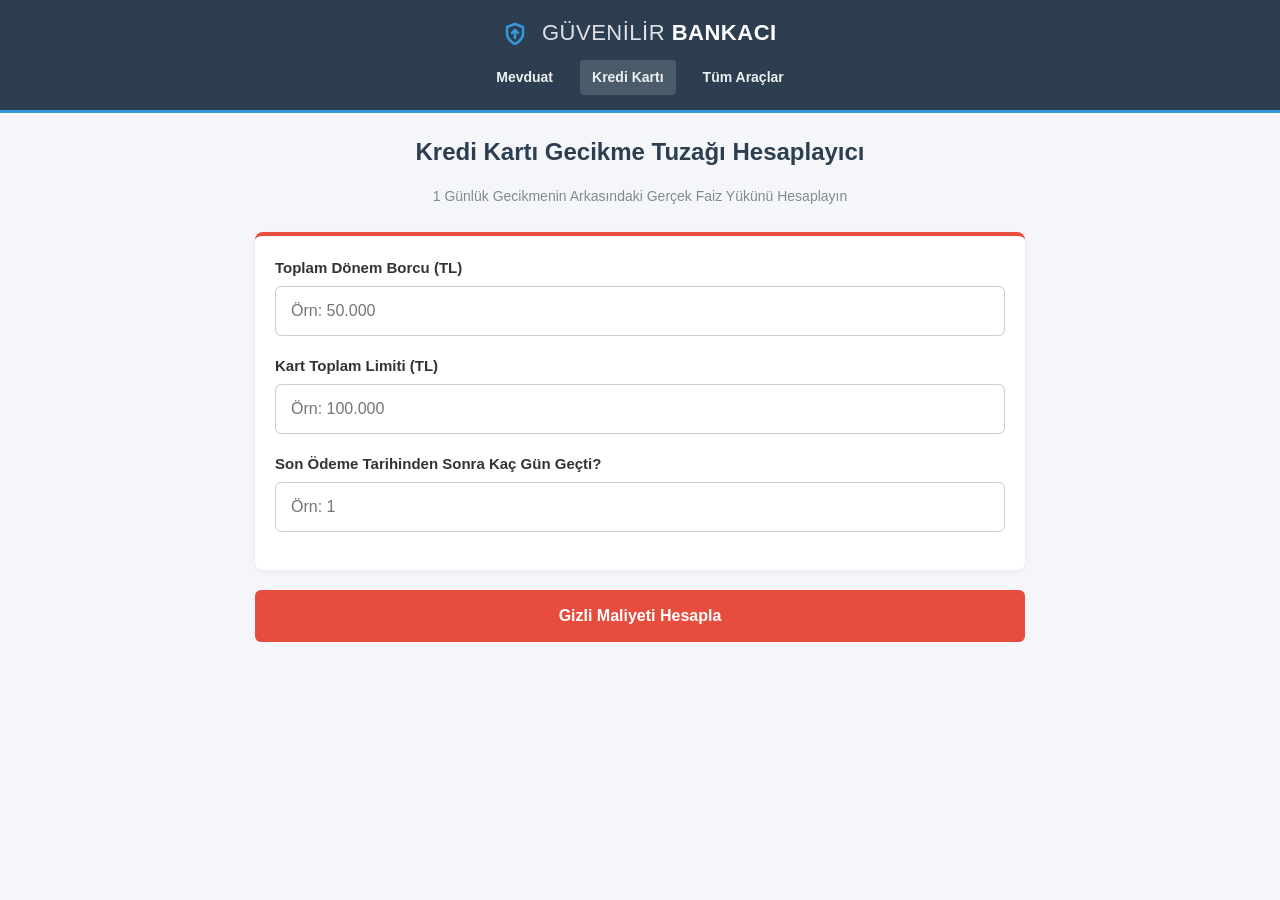
==== commit 9af51eb6: "Update kredi-karti-gecikme.html" ====
--- a/kredi-karti-gecikme.html
+++ b/kredi-karti-gecikme.html
@@ -42,7 +42,7 @@
 
             <div class="form-group" style="margin-top: 15px;">
                 <label for="gecikmeGunu">Son Ödeme Tarihinden Sonra Kaç Gün Geçti?</label>
-                <input type="text" id="gecikmeGunu" inputmode="numeric" pattern="[0-9]*" placeholder="Örn: 1" oninput="validateDayInput(this)">
+                <input type="text" id="gecikmeGunu" inputmode="numeric" pattern="[0-9]*" placeholder="Örn: 1" oninput="formatInput(this)">
             </div>
             
         </div>
@@ -87,40 +87,4 @@
                     <td><span id="resBsmv"></span> TL</td>
                 </tr>
                 <tr style="background-color: #fff5f5; font-size: 16px;">
-                    <td style="font-weight: 700; color: #c53030;">Ekstreye Yansıyacak Toplam Maliyet:</td>
-                    <td style="font-weight: 700; color: #c53030;"><span id="resGercek"></span> TL</td>
-                </tr>
-            </table>
-        </div>
-
-        <div class="result-box" style="border-top: 4px solid var(--accent-color); margin-top: 25px; background: #fff;">
-            <h4 style="margin-top: 0; color: var(--primary-color); font-size: 16px;">💡 Bu Hesaplama Nasıl Yapılıyor?</h4>
-            <p style="font-size: 14px; color: #555; margin-bottom: 0; line-height: 1.5;">
-                Kredi kartı borcu son ödeme tarihinde tamamen kapatılmadığında faiz geriye dönük işler. Hesap kesimi ile son ödeme tarihi arasındaki <b>10 günlük süre</b> otomatik olarak hesaplamaya dahil edilir. TCMB'nin güncel yasal kademeli faiz oranları (30.000 TL altı, 30.000 TL - 180.000 TL arası ve 180.000 TL üstü) borç büyüklüğünüze göre sistem tarafından otomatik seçilir. Çıkan net faiz tutarına devlet adına <b>%15 KKDF ve %15 BSMV</b> (toplamda %30 yasal vergi yükü) eklenerek gerçek ekstre maliyetiniz hesaplanır.
-            </p>
-        </div>
-
-        <div class="alert-box">
-            <strong>⚠️ Yasal Uyarı:</strong> Bu platformda yapılan hesaplamalar yalnızca genel bilgilendirme ve finansal okuryazarlığı artırma amaçlıdır. Bankaların uyguladığı yasal yuvarlamalar, anlık faiz değişiklikleri, stopaj güncellemesi veya hesap kesim tarihlerindeki gün bazlı farklılıklar nedeniyle resmi ekstrelerinizle küçük uyumsuzluklar gösterebilir. Burada yer alan hiçbir veri yatırım tavsiyesi niteliği taşımamaktadır. Resmi işlemleriniz için lütfen bankanızın sağladığı verileri esas alınız.
-        </div>
-
-    </div>
-
-    <div class="footer">
-        <p style="margin-bottom: 10px;">
-            <b>Güvenilir Bankacı Finansal Okuryazarlık Platformu © 2026</b>
-        </p>
-        <p style="margin-bottom: 15px; font-size: 13px;">
-            Geliştirici ve Analiz: <a href="https://x.com/kurtayfun" target="_blank" style="color: #1da1f2; text-decoration: none; font-weight: bold;">Güvenilir Bankacı (𝕏)</a>
-        </p>
-    </div>
-
-<script>
-function formatInput(input) {
-    let value = input.value.replace(/\D/g, "");
-    if (value === "") {
-        input.value = "";
-        return;
-    }
-    input.value = new Intl.
-        
+                    <td style="font-weight: 7
